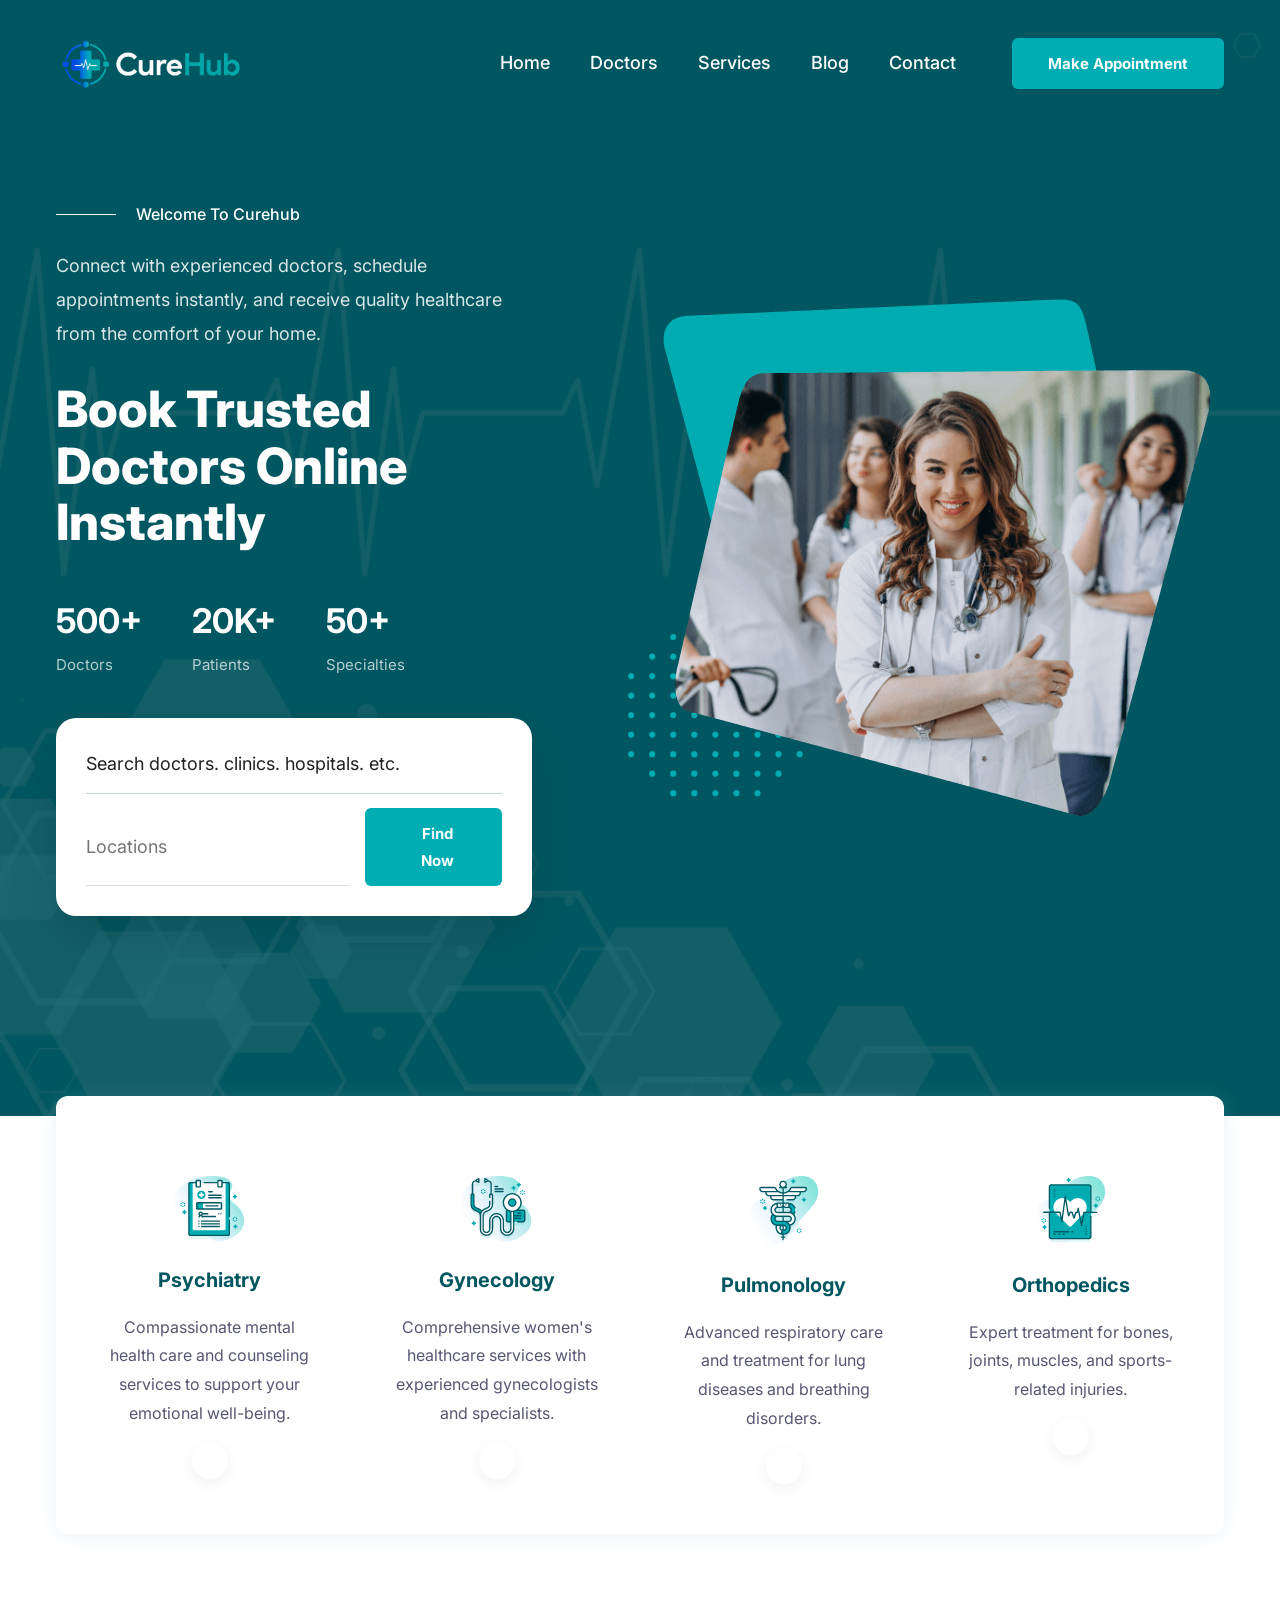
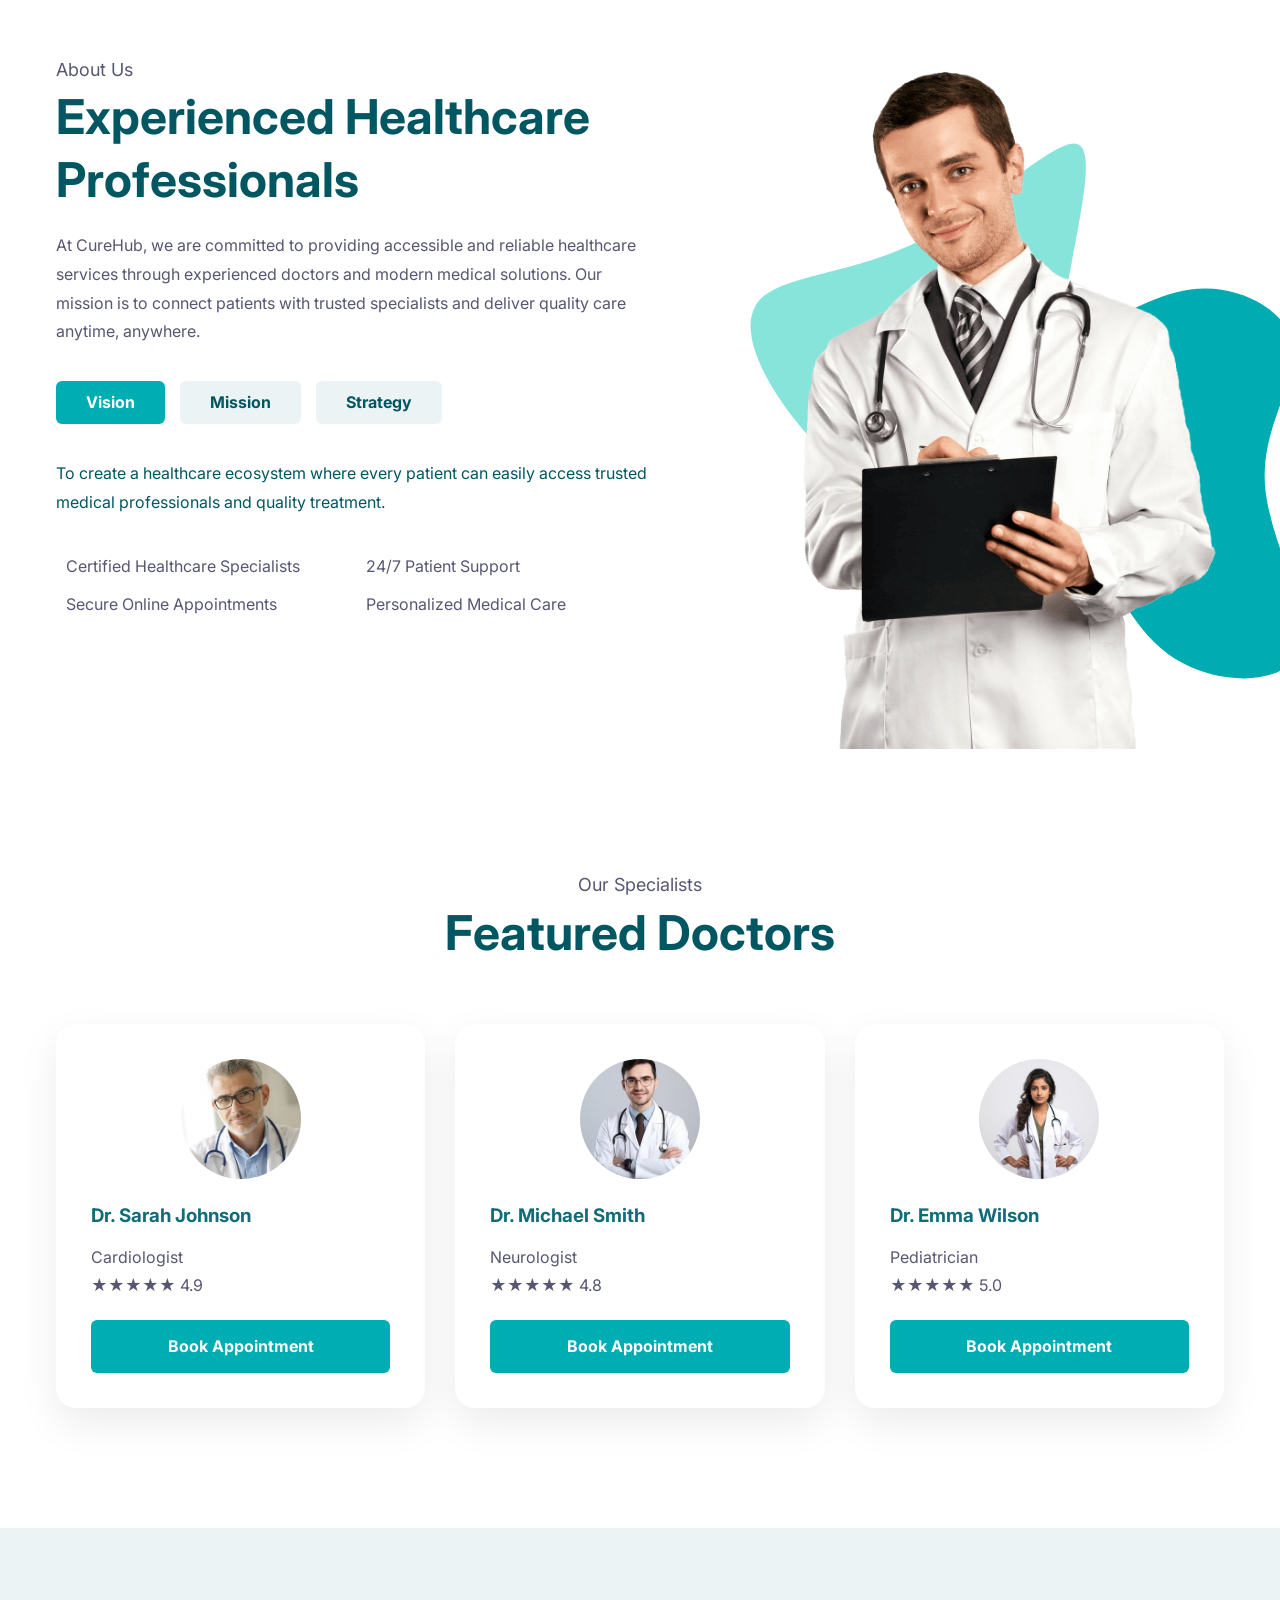
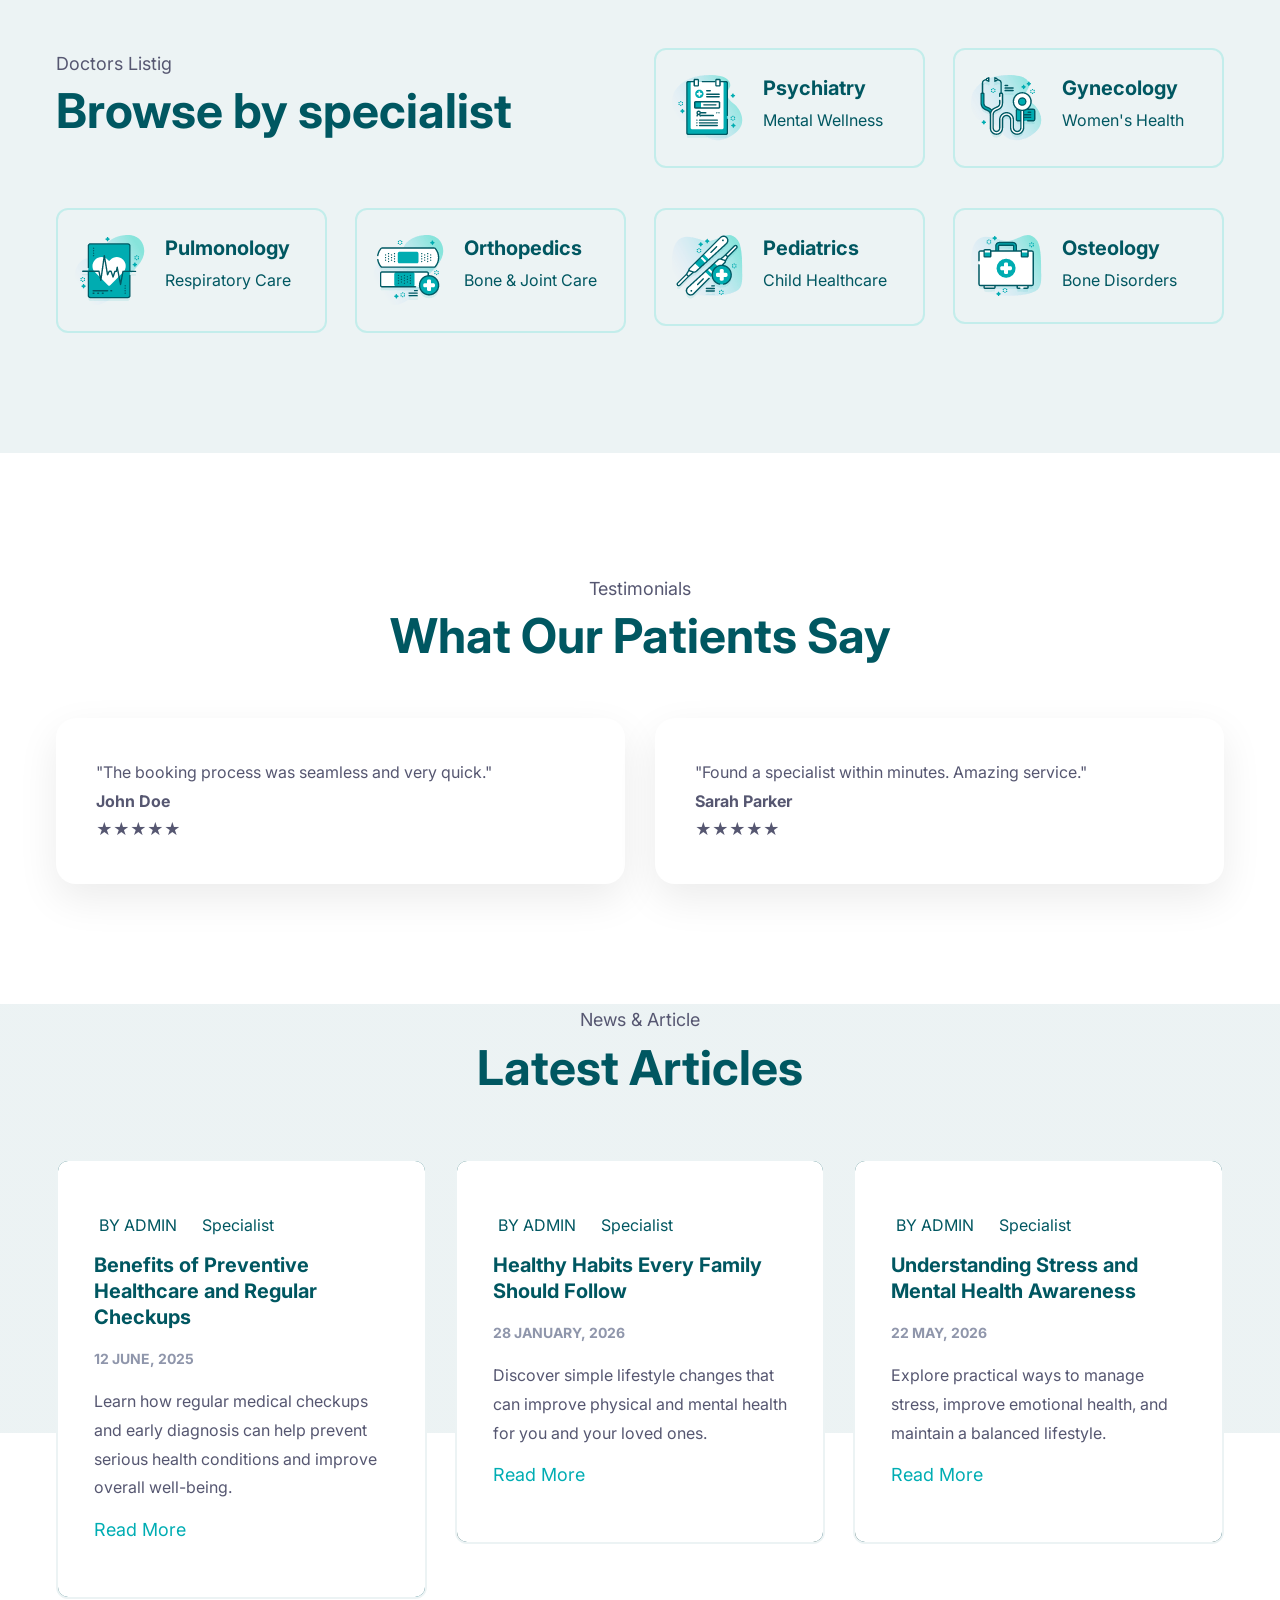
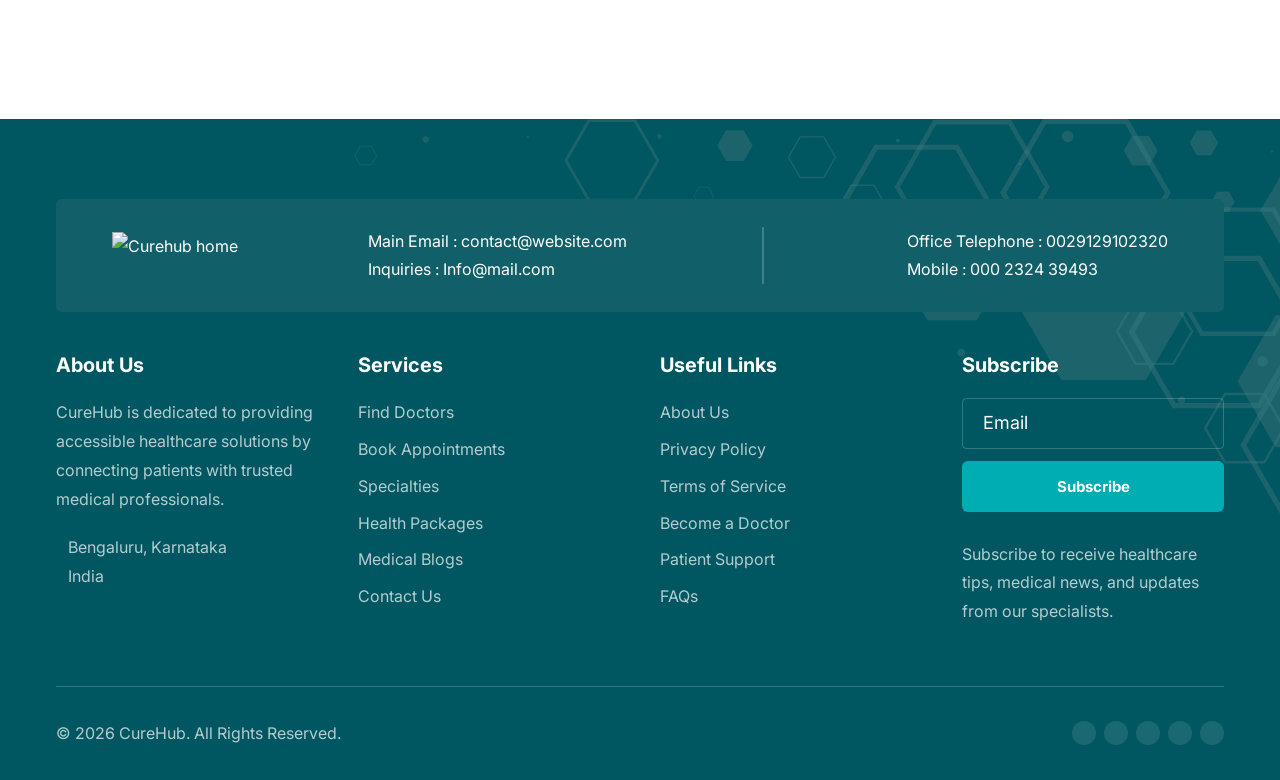
==== index.html @ 3362f45c "Initial commit" ====
<!DOCTYPE html>
<html lang="en">

<head>
  <meta charset="UTF-8">
  <meta http-equiv="X-UA-Compatible" content="IE=edge">
  <meta name="viewport" content="width=device-width, initial-scale=1.0">

  <!-- 
    - primary meta tags
  -->
  <title>Curehub - Home</title>
  <meta name="title" content="Curehub - home">
  <meta name="description" content="This is a madical html template made by codewithsadee">

  <!-- 
    - favicon
  -->
  <link rel="shortcut icon" href="./favicon.png" type="image/svg+xml">

  <!-- 
    - google font link
  -->
  <link rel="preconnect" href="https://fonts.googleapis.com">
  <link rel="preconnect" href="https://fonts.gstatic.com" crossorigin>
  <link href="https://fonts.googleapis.com/css2?family=Inter:wght@300;400;500;600;700;800&display=swap"
    rel="stylesheet">

  <!-- 
    - custom css link
  -->
  <link rel="stylesheet" href="./assets/css/style.css">

  <!-- 
    - preload images
  -->
  <link rel="preload" as="image" href="./assets/images/hero-banner.png">
  <link rel="preload" as="image" href="./assets/images/hero-bg.png">

</head>

<body id="top">

  <!-- 
    - #PRELOADER
  -->

  <div class="preloader" data-preloader>
    <div class="circle"></div>
  </div>





  <!-- 
    - #HEADER
  -->

  <header class="header" data-header>
    <div class="container">

      <a href="#" class="logo">
        <img src="./assets/images/logo.png" width="189" height="80" alt="Curehub home">
      </a>

      <nav class="navbar" data-navbar>

        <div class="navbar-top">

          <a href="#" class="logo">
            <img src="./assets/images/logo.svg" width="136" height="46" alt="Curehub home">
          </a>

          <button class="nav-close-btn" aria-label="clsoe menu" data-nav-toggler>
            <ion-icon name="close-outline" aria-hidden="true"></ion-icon>
          </button>

        </div>

        <ul class="navbar-list">

          <li class="navbar-item">
            <a href="#" class="navbar-link title-md">Home</a>
          </li>

          <li class="navbar-item">
            <a href="#" class="navbar-link title-md">Doctors</a>
          </li>

          <li class="navbar-item">
            <a href="#" class="navbar-link title-md">Services</a>
          </li>

          <li class="navbar-item">
            <a href="#" class="navbar-link title-md">Blog</a>
          </li>

          <li class="navbar-item">
            <a href="#" class="navbar-link title-md">Contact</a>
          </li>

        </ul>

        <ul class="social-list">

          <li>
            <a href="#" class="social-link">
              <ion-icon name="logo-twitter"></ion-icon>
            </a>
          </li>

          <li>
            <a href="#" class="social-link">
              <ion-icon name="logo-facebook"></ion-icon>
            </a>
          </li>

          <li>
            <a href="#" class="social-link">
              <ion-icon name="logo-pinterest"></ion-icon>
            </a>
          </li>

          <li>
            <a href="#" class="social-link">
              <ion-icon name="logo-instagram"></ion-icon>
            </a>
          </li>

          <li>
            <a href="#" class="social-link">
              <ion-icon name="logo-youtube"></ion-icon>
            </a>
          </li>

        </ul>

      </nav>

      <button class="nav-open-btn" aria-label="open menu" data-nav-toggler>
        <ion-icon name="menu-outline"></ion-icon>
      </button>

      <a href="#" class="btn has-before title-md">Make Appointment</a>

      <div class="overlay" data-nav-toggler data-overlay></div>

    </div>
  </header>





  <main>
    <article>

      <!-- 
        - #HERO
      -->

      <section class="section hero" style="background-image: url('./assets/images/hero-bg.png')" aria-label="home">
        <div class="container">

          <div class="hero-content">

            <p class="hero-subtitle has-before" data-reveal="left">Welcome To Curehub</p>

            <!-- <span class="welcome-text">Welcome To CureHub</span> -->

            <p class="hero-tagline">
              Connect with experienced doctors, schedule appointments instantly, and receive quality healthcare from the comfort of your home.
            </p>

            <h1 class="headline-lg hero-title">
              Book Trusted Doctors
              Online Instantly
            </h1>

            <div class="hero-stats">

              <div>
                <h3>500+</h3>
                <p>Doctors</p>
              </div>

              <div>
                <h3>20K+</h3>
                <p>Patients</p>
              </div>

              <div>
                <h3>50+</h3>
                <p>Specialties</p>
              </div>

            </div>

            <div class="hero-card" data-reveal="left">

              <p class="title-lg card-text">
                Search doctors. clinics. hospitals. etc.
              </p>

              <div class="wrapper">

                <div class="input-wrapper title-lg">
                  <input type="text" name="location" placeholder="Locations" class="input-field">

                  <ion-icon name="location"></ion-icon>
                </div>

                <button class="btn has-before">
                  <ion-icon name="search"></ion-icon>

                  <span class="span title-md">Find Now</span>
                </button>

              </div>

            </div>

          </div>

          <figure class="hero-banner" data-reveal="right">
            <img src="./assets/images/hero-banner.png" width="590" height="517" loading="eager" alt="hero banner"
              class="w-100">
          </figure>

        </div>
      </section>


<!-- statistics -->

<!-- <section class="stats-section">

<div class="container">

<div class="stats-grid">

<div>
<h2>500+</h2>
<p>Verified Doctors</p>
</div>

<div>
<h2>20K+</h2>
<p>Happy Patients</p>
</div>

<div>
<h2>50+</h2>
<p>Medical Specialties</p>
</div>

<div>
<h2>15+</h2>
<p>Cities Covered</p>
</div>

</div>

</div>

</section> -->






      <!-- 
        - #SERVICE
      -->

      <section class="service" aria-label="service">
        <div class="container">

          <ul class="service-list">

            <li>
              <div class="service-card" data-reveal="bottom">

                <div class="card-icon">
                  <img src="./assets/images/icon-1.png" width="71" height="71" loading="lazy" alt="icon">
                </div>

                <h3 class="headline-sm card-title">
                  <a href="#">Psychiatry</a>
                </h3>

                <p class="card-text">
                  Compassionate mental health care and counseling services to support your emotional well-being.
                </p>

                <button class="btn-circle" aria-label="read more about psychiatry">
                  <ion-icon name="arrow-forward" aria-hidden="true"></ion-icon>
                </button>

              </div>
            </li>

            <li>
              <div class="service-card" data-reveal="bottom">

                <div class="card-icon">
                  <img src="./assets/images/icon-2.png" width="71" height="71" loading="lazy" alt="icon">
                </div>

                <h3 class="headline-sm card-title">
                  <a href="#">Gynecology</a>
                </h3>

                <p class="card-text">
                  Comprehensive women's healthcare services with experienced gynecologists and specialists.
                </p>

                <button class="btn-circle" aria-label="read more about Gynecology">
                  <ion-icon name="arrow-forward" aria-hidden="true"></ion-icon>
                </button>

              </div>
            </li>

            <li>
              <div class="service-card" data-reveal="bottom">

                <div class="card-icon">
                  <img src="./assets/images/icon-3.png" width="71" height="71" loading="lazy" alt="icon">
                </div>

                <h3 class="headline-sm card-title">
                  <a href="#">Pulmonology</a>
                </h3>

                <p class="card-text">
                  Advanced respiratory care and treatment for lung diseases and breathing disorders.
                </p>

                <button class="btn-circle" aria-label="read more about Pulmonology">
                  <ion-icon name="arrow-forward" aria-hidden="true"></ion-icon>
                </button>

              </div>
            </li>

            <li>
              <div class="service-card" data-reveal="bottom">

                <div class="card-icon">
                  <img src="./assets/images/icon-4.png" width="71" height="71" loading="lazy" alt="icon">
                </div>

                <h3 class="headline-sm card-title">
                  <a href="#">Orthopedics</a>
                </h3>

                <p class="card-text">
                  Expert treatment for bones, joints, muscles, and sports-related injuries.
                </p>

                <button class="btn-circle" aria-label="read more about Orthopedics">
                  <ion-icon name="arrow-forward" aria-hidden="true"></ion-icon>
                </button>

              </div>
            </li>

          </ul>

        </div>
      </section>





      <!-- 
        - #ABOUT
      -->

      <section class="section about" aria-labelledby="about-label">
        <div class="container">

          <div class="about-content">

            <p class="section-subtitle title-lg has-after" id="about-label" data-reveal="left">About Us</p>

            <h2 class="headline-md" data-reveal="left">Experienced Healthcare Professionals</h2>

            <p class="section-text" data-reveal="left">
              At CureHub, we are committed to providing accessible and reliable healthcare services through experienced doctors and modern medical solutions. Our mission is to connect patients with trusted specialists and deliver quality care anytime, anywhere.
            </p>

            <ul class="tab-list" data-reveal="left">

              <li>
                <button class="tab-btn active">Vision</button>
              </li>

              <li>
                <button class="tab-btn">Mission</button>
              </li>

              <li>
                <button class="tab-btn">Strategy</button>
              </li>

            </ul>

            <p class="tab-text" data-reveal="left">
              To create a healthcare ecosystem where every patient can easily access trusted medical professionals and quality treatment.
            </p>

            <div class="wrapper">

              <ul class="about-list">

                <li class="about-item" data-reveal="left">
                  <ion-icon name="checkmark-circle-outline"></ion-icon>

                  <span class="span">Certified Healthcare Specialists</span>
                </li>

                <li class="about-item" data-reveal="left">
                  <ion-icon name="checkmark-circle-outline"></ion-icon>

                  <span class="span">24/7 Patient Support</span>
                </li>

                <li class="about-item" data-reveal="left">
                  <ion-icon name="checkmark-circle-outline"></ion-icon>

                  <span class="span">Secure Online Appointments</span>
                </li>

                <li class="about-item" data-reveal="left">
                  <ion-icon name="checkmark-circle-outline"></ion-icon>

                  <span class="span">Personalized Medical Care</span>
                </li>

              </ul>

            </div>

          </div>

          <figure class="about-banner" data-reveal="right">
            <img src="./assets/images/about-banner.png" width="554" height="678" loading="lazy" alt="about banner"
              class="w-100">
          </figure>

        </div>
      </section>

      <!-- featured doctor section  -->

      <section class="section doctors">

        <div class="container">

          <p class="section-subtitle title-lg text-center">
            Our Specialists
          </p>

          <h2 class="headline-md text-center">
            Featured Doctors
          </h2>

          <div class="doctor-grid">

            <div class="doctor-card">

              <img src="./assets/images/doctor1.png" alt="doctor">

              <h3>Dr. Sarah Johnson</h3>

              <p>Cardiologist</p>

              <span>★★★★★ 4.9</span>

              <a href="#" class="btn">Book Appointment</a>

            </div>

            <div class="doctor-card">

              <img src="./assets/images/doctor2.png" alt="doctor">

              <h3>Dr. Michael Smith</h3>

              <p>Neurologist</p>

              <span>★★★★★ 4.8</span>

              <a href="#" class="btn">Book Appointment</a>

            </div>

            <div class="doctor-card">

              <img src="./assets/images/doctor3.png" alt="doctor">

              <h3>Dr. Emma Wilson</h3>

              <p>Pediatrician</p>

              <span>★★★★★ 5.0</span>

              <a href="#" class="btn">Book Appointment</a>

            </div>

          </div>

        </div>

      </section>





      <!-- 
        - #LISTING
      -->

      <section class="section listing" aria-labelledby="listing-label">
        <div class="container">

          <ul class="grid-list">

            <li>
              <p class="section-subtitle title-lg" id="listing-label" data-reveal="left">Doctors Listig</p>

              <h2 class="headline-md" data-reveal="left">Browse by specialist</h2>
            </li>

            <li>
              <div class="listing-card" data-reveal="bottom">

                <div class="card-icon">
                  <img src="./assets/images/icon-1.png" width="71" height="71" loading="lazy" alt="icon">
                </div>

                <div>
                  <h3 class="headline-sm card-title">Psychiatry</h3>

                  <p class="card-text">Mental Wellness</p>
                </div>

              </div>
            </li>

            <li>
              <div class="listing-card" data-reveal="bottom">

                <div class="card-icon">
                  <img src="./assets/images/icon-2.png" width="71" height="71" loading="lazy" alt="icon">
                </div>

                <div>
                  <h3 class="headline-sm card-title">Gynecology</h3>

                  <p class="card-text">Women's Health</p>
                </div>

              </div>
            </li>

            <li>
              <div class="listing-card" data-reveal="bottom">

                <div class="card-icon">
                  <img src="./assets/images/icon-4.png" width="71" height="71" loading="lazy" alt="icon">
                </div>

                <div>
                  <h3 class="headline-sm card-title">Pulmonology</h3>

                  <p class="card-text">Respiratory Care</p>
                </div>

              </div>
            </li>

            <li>
              <div class="listing-card" data-reveal="bottom">

                <div class="card-icon">
                  <img src="./assets/images/icon-5.png" width="71" height="71" loading="lazy" alt="icon">
                </div>

                <div>
                  <h3 class="headline-sm card-title">Orthopedics</h3>

                  <p class="card-text">Bone & Joint Care</p>
                </div>

              </div>
            </li>

            <li>
              <div class="listing-card" data-reveal="bottom">

                <div class="card-icon">
                  <img src="./assets/images/icon-6.png" width="71" height="71" loading="lazy" alt="icon">
                </div>

                <div>
                  <h3 class="headline-sm card-title">Pediatrics</h3>

                  <p class="card-text">Child Healthcare</p>
                </div>

              </div>
            </li>

            <li>
              <div class="listing-card" data-reveal="bottom">

                <div class="card-icon">
                  <img src="./assets/images/icon-7.png" width="71" height="71" loading="lazy" alt="icon">
                </div>

                <div>
                  <h3 class="headline-sm card-title">Osteology</h3>

                  <p class="card-text">Bone Disorders</p>
                </div>

              </div>
            </li>

          </ul>

        </div>
      </section>


      <!-- testimonials -->

      <section class="section testimonials">

        <div class="container">

          <p class="section-subtitle title-lg text-center">
            Testimonials
          </p>

          <h2 class="headline-md text-center">
            What Our Patients Say
          </h2>

          <div class="testimonial-grid">

            <div class="testimonial-card">

              <p>
                "The booking process was seamless and very quick."
              </p>

              <h4>John Doe</h4>

              <span>★★★★★</span>

            </div>

            <div class="testimonial-card">

              <p>
                "Found a specialist within minutes. Amazing service."
              </p>

              <h4>Sarah Parker</h4>

              <span>★★★★★</span>

            </div>

          </div>

        </div>

      </section>


      <!-- 
        - #BLOG
      -->

      <section class="section blog" aria-labelledby="blog-label">
        <div class="container">

          <p class="section-subtitle title-lg text-center" id="blog-label" data-reveal="bottom">
            News & Article
          </p>

          <h2 class="section-title headline-md text-center" data-reveal="bottom">Latest Articles</h2>

          <ul class="grid-list">

            <li>
              <div class="blog-card has-before has-after" data-reveal="bottom">

                <div class="meta-wrapper">

                  <div class="card-meta">
                    <ion-icon name="person-outline"></ion-icon>

                    <span class="span">By Admin</span>
                  </div>

                  <div class="card-meta">
                    <ion-icon name="folder-outline"></ion-icon>

                    <span class="span">Specialist</span>
                  </div>

                </div>

                <h3 class="headline-sm card-title">Benefits of Preventive Healthcare and Regular Checkups</h3>

                <time class="title-sm date" datetime="2022-01-28">12 June, 2025</time>

                <p class="card-text">
                  Learn how regular medical checkups and early diagnosis can help prevent serious health conditions and improve overall well-being.
                </p>

                <a href="#" class="btn-text title-lg">Read More</a>

              </div>
            </li>

            <li>
              <div class="blog-card has-before has-after" data-reveal="bottom">

                <div class="meta-wrapper">

                  <div class="card-meta">
                    <ion-icon name="person-outline"></ion-icon>

                    <span class="span">By Admin</span>
                  </div>

                  <div class="card-meta">
                    <ion-icon name="folder-outline"></ion-icon>

                    <span class="span">Specialist</span>
                  </div>

                </div>

                <h3 class="headline-sm card-title">Healthy Habits Every Family Should Follow</h3>

                <time class="title-sm date" datetime="2022-01-28">28 January, 2026</time>

                <p class="card-text">
                  Discover simple lifestyle changes that can improve physical and mental health for you and your loved ones.
                </p>

                <a href="#" class="btn-text title-lg">Read More</a>

              </div>
            </li>

            <li>
              <div class="blog-card has-before has-after" data-reveal="bottom">

                <div class="meta-wrapper">

                  <div class="card-meta">
                    <ion-icon name="person-outline"></ion-icon>

                    <span class="span">By Admin</span>
                  </div>

                  <div class="card-meta">
                    <ion-icon name="folder-outline"></ion-icon>

                    <span class="span">Specialist</span>
                  </div>

                </div>

                <h3 class="headline-sm card-title">Understanding Stress and Mental Health Awareness</h3>

                <time class="title-sm date" datetime="2022-01-28">22 May, 2026</time>

                <p class="card-text">
                  Explore practical ways to manage stress, improve emotional health, and maintain a balanced lifestyle.
                </p>

                <a href="#" class="btn-text title-lg">Read More</a>

              </div>
            </li>

          </ul>

        </div>
      </section>

    </article>
  </main>





  <!-- 
    - #FOOTER
  -->

  <footer class="footer" style="background-image: url('./assets/images/footer-bg.png')">
    <div class="container">

      <div class="section footer-top">

        <div class="footer-brand" data-reveal="bottom">

          <a href="#" class="logo">
            <img src="./assets/images/logo.svg" width="136" height="46" loading="lazy" alt="Curehub home">
          </a>

          <ul class="contact-list has-after">

            <li class="contact-item">

              <div class="item-icon">
                <ion-icon name="mail-open-outline"></ion-icon>
              </div>

              <div>
                <p>
                  Main Email : <a href="mailto:contact@website.com" class="contact-link">contact@&shy;website.com</a>
                </p>

                <p>
                  Inquiries : <a href="mailto:Info@mail.com" class="contact-link">Info@mail.com</a>
                </p>
              </div>

            </li>

            <li class="contact-item">

              <div class="item-icon">
                <ion-icon name="call-outline"></ion-icon>
              </div>

              <div>
                <p>
                  Office Telephone : <a href="tel:0029129102320" class="contact-link">0029129102320</a>
                </p>

                <p>
                  Mobile : <a href="tel:000232439493" class="contact-link">000 2324 39493</a>
                </p>
              </div>

            </li>

          </ul>

        </div>

        <div class="footer-list" data-reveal="bottom">

          <p class="headline-sm footer-list-title">About Us</p>

          <p class="text">
            CureHub is dedicated to providing accessible healthcare solutions by connecting patients with trusted medical professionals.
          </p>

          <address class="address">
            <ion-icon name="map-outline"></ion-icon>

            <span class="text">
              Bengaluru, Karnataka<br>
India
            </span>
          </address>

        </div>

        <ul class="footer-list" data-reveal="bottom">

          <li>
            <p class="headline-sm footer-list-title">Services</p>
          </li>

          <li>
            <a href="#" class="text footer-link">Find Doctors</a>
          </li>

          <li>
            <a href="#" class="text footer-link">Book Appointments</a>
          </li>

          <li>
            <a href="#" class="text footer-link">Specialties</a>
          </li>

          <li>
            <a href="#" class="text footer-link">Health Packages</a>
          </li>

          <li>
            <a href="#" class="text footer-link">Medical Blogs</a>
          </li>

          <li>
            <a href="#" class="text footer-link">Contact Us</a>
          </li>

        </ul>

        <ul class="footer-list" data-reveal="bottom">

          <li>
            <p class="headline-sm footer-list-title">Useful Links</p>
          </li>

          <li>
            <a href="#" class="text footer-link">About Us</a>
          </li>

          <li>
            <a href="#" class="text footer-link">Privacy Policy</a>
          </li>

          <li>
            <a href="#" class="text footer-link">Terms of Service</a>
          </li>

          <li>
            <a href="#" class="text footer-link">Become a Doctor</a>
          </li>

          <li>
            <a href="#" class="text footer-link">Patient Support</a>
          </li>

          <li>
            <a href="#" class="text footer-link">FAQs</a>
          </li>

        </ul>

        <div class="footer-list" data-reveal="bottom">

          <p class="headline-sm footer-list-title">Subscribe</p>

          <form action="" class="footer-form">
            <input type="email" name="email" placeholder="Email" class="input-field title-lg">

            <button type="submit" class="btn has-before title-md">Subscribe</button>
          </form>

          <p class="text">
            Subscribe to receive healthcare tips, medical news, and updates from our specialists.
          </p>

        </div>

      </div>

      <div class="footer-bottom">

        <p class="text copyright">
          &copy; 2026 CureHub. All Rights Reserved.
        </p>

        <ul class="social-list">

          <li>
            <a href="#" class="social-link">
              <ion-icon name="logo-facebook"></ion-icon>
            </a>
          </li>

          <li>
            <a href="#" class="social-link">
              <ion-icon name="logo-twitter"></ion-icon>
            </a>
          </li>

          <li>
            <a href="#" class="social-link">
              <ion-icon name="logo-google"></ion-icon>
            </a>
          </li>

          <li>
            <a href="#" class="social-link">
              <ion-icon name="logo-linkedin"></ion-icon>
            </a>
          </li>

          <li>
            <a href="#" class="social-link">
              <ion-icon name="logo-pinterest"></ion-icon>
            </a>
          </li>

        </ul>

      </div>

    </div>
  </footer>





  <!-- 
    - #BACK TO TOP
  -->

  <a href="#top" class="back-top-btn" aria-label="back to top" data-back-top-btn>
    <ion-icon name="chevron-up"></ion-icon>
  </a>





  <!-- 
    - custom js link
  -->
  <script src="./assets/js/script.js"></script>

  <!-- 
    - ionicon link
  -->
  <script type="module" src="https://unpkg.com/ionicons@5.5.2/dist/ionicons/ionicons.esm.js"></script>
  <script nomodule src="https://unpkg.com/ionicons@5.5.2/dist/ionicons/ionicons.js"></script>

</body>

</html>
---- assets/css/style.css ----
/*-----------------------------------*\
  #main.css
\*-----------------------------------*/

/**
 * copyright 2022 codewithsadee
 */





/*-----------------------------------*\
  #CUSTOM PROPERTY
\*-----------------------------------*/

:root {

  /**
   * colors
   */

  --rich-black-fogra-29: hsl(222, 44%, 8%);
  --middle-blue-green_40: hsla(174, 64%, 71%, 0.4);
  --midnight-green: hsl(186, 100%, 19%);
  --midnight-green_a25: hsla(186, 100%, 19%, 0.25);
  --independece: hsl(236, 14%, 39%);
  --verdigris: hsl(182, 100%, 35%);
  --ming: hsl(186, 72%, 24%);
  --space-cadet: hsla(226, 45%, 24%);
  --eerie-black: hsl(0, 0%, 13%);
  --alice-blue: hsl(187, 25%, 94%);
  --gray-web: hsl(0, 0%, 50%);
  --gainsboro: hsl(0, 0%, 87%);
  --white: hsl(0, 0%, 100%);
  --white_a20: hsla(0, 0%, 100%, 0.2);
  --white_a10: hsla(0, 0%, 100%, 0.1);
  --black: hsl(0, 0%, 0%);

  /**
   * typography
   */

  --ff-oswald: 'Inter', sans-serif;
  --ff-rubik: 'Inter', sans-serif;

  --headline-lg: 5rem;
  --headline-md: 3rem;
  --headline-sm: 2rem;
  --title-lg: 1.8rem;
  --title-md: 1.5rem;
  --title-sm: 1.4rem;

  --fw-500: 500;
  --fw-700: 700;

  /**
   * spacing
   */

  --section-padding: 120px;

  /**
   * box shadow
   */

  --shadow-1: 0px 2px 20px hsla(209, 36%, 72%, 0.2);
  --shadow-2: 0 4px 16px hsla(0, 0%, 0%, 0.06);

  /**
   * border radius
   */

  --radius-circle: 50%;
  --radius-12: 12px;
  --radius-6: 6px;
  --radius-4: 4px;

  /**
   * transition
   */

  --transition-1: 0.25s ease;
  --transition-2: 0.5s ease;
  --transition-3: 1s ease;
  --cubic-in: cubic-bezier(0.51, 0.03, 0.64, 0.28);
  --cubic-out: cubic-bezier(0.05, 0.83, 0.52, 0.97);

}





/*-----------------------------------*\
  #RESET
\*-----------------------------------*/

*,
*::before,
*::after {
  margin: 0;
  padding: 0;
  box-sizing: border-box;
}

li {
  list-style: none;
}

a,
img,
span,
time,
input,
button,
ion-icon {
  display: block;
}

a {
  color: inherit;
  text-decoration: none;
}

img {
  height: auto;
}

input,
button {
  background: none;
  border: none;
  font: inherit;
}

input {
  width: 100%;
  outline: none;
}

button {
  cursor: pointer;
}

ion-icon {
  pointer-events: none;
}

address {
  font-style: normal;
}

html {
  font-size: 10px;
  font-family: var(--ff-rubik);
  scroll-behavior: smooth;
}

body {
  background-color: var(--white);
  font-size: 1.6rem;
  color: var(--independece);
  line-height: 1.8;
  overflow: hidden;
}

body.loaded {
  overflow-y: visible;
}

body.nav-active {
  overflow: hidden;
}





/*-----------------------------------*\
  #REUSED STYLE
\*-----------------------------------*/

.container {
  padding-inline: 16px;
}

.headline-lg {
  font-size: var(--headline-lg);
  color: var(--white);
  font-weight: var(--fw-500);
  line-height: 1.2;
}

.headline-md {
  font-size: var(--headline-md);
  font-weight: var(--fw-700);
}

.headline-lg,
.headline-md {
  font-family: var(--ff-oswald);
}

.headline-md,
.headline-sm {
  line-height: 1.3;
}

.headline-md,
.headline-sm {
  color: var(--midnight-green);
}

.headline-sm {
  font-size: var(--headline-sm);
}

.title-lg {
  font-size: var(--title-lg);
}

.title-md {
  font-size: var(--title-md);
}

.title-sm {
  font-size: var(--title-sm);
}

.social-list {
  display: flex;
}

.section {
  padding-block: var(--section-padding);
}

.has-before,
.has-after {
  position: relative;
  z-index: 1;
}

.has-before::before,
.has-after::after {
  content: "";
  position: absolute;
}

.btn {
  background-color: var(--verdigris);
  color: var(--white);
  font-weight: var(--fw-700);
  padding: 12px 36px;
  display: flex;
  align-items: center;
  gap: 8px;
  border-radius: var(--radius-6);
  overflow: hidden;
}

.btn::before {
  top: 0;
  left: -100%;
  width: 100%;
  height: 100%;
  background-color: var(--eerie-black);
  border-radius: var(--radius-6);
  transition: var(--transition-2);
  z-index: -1;
}

.btn:is(:hover, :focus-visible)::before {
  transform: translateX(100%);
}

.w-100 {
  width: 100%;
}

.grid-list {
  display: grid;
  gap: 40px 28px;
}

.text-center {
  text-align: center;
}

[data-reveal] {
  opacity: 0;
  transition: var(--transition-2);
}

[data-reveal].revealed {
  opacity: 1;
}

[data-reveal="bottom"] {
  transform: translateY(50px);
}

[data-reveal="bottom"].revealed {
  transform: translateY(0);
}

[data-reveal="left"] {
  transform: translateX(-50px);
}

[data-reveal="right"] {
  transform: translateX(50px);
}

[data-reveal="left"].revealed,
[data-reveal="right"].revealed {
  transform: translateX(0);
}





/*-----------------------------------*\
  #PRELOADER
\*-----------------------------------*/

.preloader {
  position: fixed;
  top: 0;
  left: 0;
  width: 100%;
  height: 100vh;
  background-color: var(--verdigris);
  display: grid;
  place-items: center;
  z-index: 6;
  transition: var(--transition-1);
}

.preloader.loaded {
  visibility: hidden;
  opacity: 0;
}

.preloader .circle {
  width: 50px;
  height: 50px;
  border: 4px solid var(--white);
  border-radius: var(--radius-circle);
  border-block-start-color: transparent;
  animation: rotate360 1s ease infinite;
}

@keyframes rotate360 {
  0% {
    transform: rotate(0);
  }

  100% {
    transform: rotate(1turn);
  }
}





/*-----------------------------------*\
  #HEADER
\*-----------------------------------*/

.header .btn {
  display: none;
}

.header {
  position: absolute;
  top: 0;
  left: 0;
  width: 100%;
  padding-block: 16px;
  z-index: 4;
}

.header.active {
  position: fixed;
  background-color: var(--rich-black-fogra-29);
  animation: headerActive 0.5s ease forwards;
}

@keyframes headerActive {
  0% {
    transform: translateY(-100%);
  }

  100% {
    transform: translateY(0);
  }
}

.header .container {
  display: flex;
  justify-content: space-between;
  align-items: center;
}

.nav-open-btn {
  color: var(--white);
  font-size: 4rem;
}

.navbar,
.overlay {
  position: fixed;
  top: 0;
  width: 100%;
  height: 100vh;
}

.navbar {
  right: -300px;
  max-width: 300px;
  background-color: var(--rich-black-fogra-29);
  z-index: 3;
  transition: 0.25s var(--cubic-in);
  visibility: hidden;
}

.navbar.active {
  transform: translateX(-300px);
  visibility: visible;
  transition: 0.5s var(--cubic-out);
}

.navbar-top {
  position: relative;
  padding-inline: 25px;
  padding-block: 55px 100px;
}

.nav-close-btn {
  position: absolute;
  top: 15px;
  right: 20px;
  color: var(--white);
  font-size: 2.8rem;
}

.navbar-list {
  margin-block-end: 30px;
  border-block-end: 1px solid var(--white_a10);
}

.navbar-item {
  border-block-start: 1px solid var(--white_a10);
}

.navbar-link {
  color: var(--white);
  text-transform: uppercase;
  padding: 10px 24px;
}

.social-list {
  justify-content: center;
  gap: 20px;
  color: var(--white);
  font-size: 1.8rem;
}

.overlay {
  right: -100%;
  background-color: var(--black);
  opacity: 0.3;
  visibility: hidden;
  transition: var(--transition-2);
  z-index: 2;
}

.overlay.active {
  transform: translateX(-100%);
  visibility: visible;
}

.header.active {
  backdrop-filter: blur(15px);
  background: rgba(5, 16, 35, .95);
}

.navbar-link {
  transition: .3s;
}

.navbar-link:hover {
  color: #19c7d0;
}





/*-----------------------------------*\
  #HERO
\*-----------------------------------*/


.hero-tagline{
font-size:18px;
line-height:1.9;
max-width:540px;
color:rgba(255,255,255,.85);
margin-top:20px;
margin-bottom:30px;
}

.hero-banner {
  display: none;
}

.hero {
  background-color: var(--midnight-green);
  --section-padding: 200px;
  background-repeat: no-repeat;
  background-size: cover;
}

.hero-subtitle {
  color: var(--white);
  font-weight: var(--fw-500);
  padding-inline-start: 80px;
}

.hero-subtitle::before {
  top: 50%;
  left: 0;
  width: 60px;
  height: 1px;
  background-color: var(--white);
}

.hero-title{
font-size:5rem;
font-weight:800;
line-height:1.1;
max-width:600px;
margin-top:20px;
margin-bottom:25px;
color:white;
}

.hero-card{
background:#fff;
padding:30px;
border-radius:20px;
box-shadow:0 20px 50px rgba(0,0,0,.12);
}

.hero-card .card-text {
  color: var(--eerie-black);
  border-block-end: 1px solid var(--midnight-green_a25);
  padding-block-end: 12px;
  margin-block-end: 14px;
}

.hero-card .input-wrapper {
  position: relative;
}

.hero-card .input-field {
  color: var(--eerie-black);
  border-block-end: 1px solid var(--gainsboro);
  padding-inline-end: 18px;
}

.hero-card .input-wrapper ion-icon {
  position: absolute;
  top: 50%;
  right: 0;
  transform: translateY(-50%);
  color: var(--verdigris);
}

.hero-card .btn {
  width: 100%;
  justify-content: center;
  margin-block-start: 16px;
}

.hero-stats{
display:flex;
gap:50px;
margin:40px 0;
}

.hero-stats h3{
font-size:34px;
font-weight:700;
color:white;
}

.hero-stats p{
font-size:15px;
color:rgba(255,255,255,.7);
}



.service-card,
.listing-card,
.blog-card {
  transition: .4s ease;
  cursor: pointer;
}

.service-card:hover,
.listing-card:hover,
.blog-card:hover {
  transform: translateY(-10px);
  box-shadow: 0 20px 50px rgba(0, 0, 0, .15);
}


/*=============================
      Statistics Section
=============================*/

/* .stats-section {
  background: #f8fbfb;
  padding: 80px 0;
}

.stats-grid {
  display: grid;
  grid-template-columns: repeat(auto-fit, minmax(220px, 1fr));
  gap: 25px;
}

.stats-card {
  background: #fff;
  padding: 45px 25px;
  border-radius: 20px;
  text-align: center;
  box-shadow: 0 10px 30px rgba(0, 0, 0, .08);
  transition: all .4s ease;
  border: 1px solid rgba(24, 196, 207, .1);
}

.stats-card:hover {
  transform: translateY(-10px);
  box-shadow: 0 20px 50px rgba(0, 0, 0, .12);
}

.stats-card ion-icon {
  font-size: 50px;
  color: #18c4cf;
  margin-bottom: 20px;
}

.stats-card h2 {
  font-size: 46px;
  font-weight: 700;
  color: #0f6c78;
  margin-bottom: 10px;
  line-height: 1;
}

.stats-card p {
  font-size: 17px;
  color: #6b7280;
  font-weight: 500;
}



/*-----------------------------------*\
  #SERVICE
\*-----------------------------------*/

.service-list {
  padding-block: 60px 30px;
  padding-inline: 25px;
  display: grid;
  gap: 30px;
  border-radius: var(--radius-12);
  margin-block-start: -20px;
  background-color: var(--white);
  box-shadow: var(--shadow-1);
}

.service-card{
text-align:center;
padding:20px;
border-radius:20px;
transition:.4s;
}

.service-card:hover{
transform:translateY(-10px);
box-shadow:0 20px 40px rgba(0,0,0,.12);
}

.service-card .card-icon,
.btn-circle {
  max-width: max-content;
  margin-inline: auto;
}

.service-card .card-icon {
  margin-block-end: 25px;
}

.service-card .card-text {
  margin-block: 20px 15px;
}

.service-card .btn-circle {
  color: var(--verdigris);
  font-size: 2rem;
  padding: 18px;
  border-radius: var(--radius-circle);
  box-shadow: var(--shadow-2);
  transition: var(--transition-1);
}

.service-card .btn-circle:is(:hover, :focus-visible) {
  background-color: var(--verdigris);
  color: var(--white);
}






/*-----------------------------------*\
  #ABOUT
\*-----------------------------------*/

.about {
  padding-block-end: 0;
}

.about-content{
max-width:600px;
}

.about .container {
  display: grid;
  gap: 20px;
}

.about .section-text {
  margin-block: 20px 35px;
}

.tab-list {
  display: flex;
  flex-wrap: wrap;
  gap: 20px 15px;
}

.tab-btn {
  background-color: var(--alice-blue);
  color: var(--midnight-green);
  padding: 7px 30px;
  border-radius: var(--radius-6);
  font-weight: var(--fw-700);
}

.tab-btn.active {
  background-color: var(--verdigris);
  color: var(--white);
}

.tab-text {
  color: var(--midnight-green);
  margin-block: 35px;
}

.about-item {
  display: flex;
  align-items: center;
  gap: 10px;
  margin-block-end: 10px;
}

.about-item ion-icon {
  color: var(--verdigris);
  font-size: 2rem;
  flex-shrink: 0;
}

/* featured doctor section */
.doctor-grid {
  display: grid;
  grid-template-columns: repeat(auto-fit, minmax(300px, 1fr));
  gap: 30px;
  margin-top: 60px;
}

.doctor-card{
background:#fff;
padding:35px;
border-radius:20px;
box-shadow:0 15px 40px rgba(0,0,0,.08);
transition:.4s;
}

.doctor-card:hover{
transform:translateY(-10px);
}

.doctor-card .btn{
margin-top:20px;
justify-content:center;
}

.doctor-card img {
  width: 120px;
  height: 120px;
  border-radius: 50%;
  object-fit: cover;
  margin: auto;
  margin-bottom: 20px;
}

.doctor-card h3 {
  color: #0f6c78;
  margin-bottom: 10px;
}



/*-----------------------------------*\
  #LISTING
\*-----------------------------------*/

.listing {
  background-color: var(--alice-blue);
}

.listing-card {
  padding: 25px 16px;
  display: flex;
  gap: 20px;
  border: 2px solid var(--middle-blue-green_40);
  border-radius: var(--radius-12);
  transition: var(--transition-1);
}

.listing-card:is(:hover, :focus-visible) {
  border-color: var(--verdigris);
}

.listing-card .card-title {
  margin-block-end: 5px;
  font-family: var(--ff-oswald);
}

.listing-card .card-text {
  color: var(--midnight-green);
}


/* testimonials */
.testimonial-grid {
  display: grid;
  grid-template-columns: 1fr 1fr;
  gap: 30px;
  margin-top: 50px;
}

.testimonial-card{
background:white;
padding:40px;
border-radius:20px;
box-shadow:0 15px 40px rgba(0,0,0,.08);
transition:.4s;
}

.testimonial-card:hover{
transform:translateY(-8px);
}


/*-----------------------------------*\
  #BLOG
\*-----------------------------------*/

.blog {
  background-image: linear-gradient(to bottom, var(--alice-blue) 60%, var(--white) 60%);
  padding-block-start: 0;
}

.blog .section-title {
  margin-block-end: 60px;
}

.blog-card {
  padding: 50px 36px;
  border-radius: var(--radius-12);
  border: 2px solid var(--alice-blue);
  background-image: url('../images/blog-card.jpg');
  background-repeat: no-repeat;
  background-position: center;
  background-size: cover;
  overflow: hidden;
}

.blog-card::before,
.blog-card::after {
  inset: 0;
  z-index: -1;
  transition: var(--transition-3);
}

.blog-card::before {
  background-color: var(--midnight-green);
  opacity: 0.9;
}

.blog-card::after {
  background-color: var(--white);
}

.blog-card:is(:hover, :focus-within)::after {
  transform: translateY(100%);
}

.blog-card .meta-wrapper {
  display: flex;
  flex-wrap: wrap;
  gap: 5px 20px;
  margin-block-end: 12px;
}

.blog-card .card-meta {
  display: flex;
  align-items: center;
  gap: 5px;
  color: var(--midnight-green);
}

.blog-card .card-meta ion-icon {
  font-size: 1.8rem;
}

.blog-card .card-meta:first-child .span {
  text-transform: uppercase;
}

.blog-card .date {
  color: var(--space-cadet);
  font-weight: var(--fw-700);
  text-transform: uppercase;
  opacity: 0.5;
  margin-block: 16px;
}

.blog-card .btn-text {
  color: var(--verdigris);
  margin-block-start: 12px;
}

.blog-card :is(.card-meta, .card-title, .date, .card-text, .btn-text) {
  transition: var(--transition-2);
}

.blog-card:is(:hover, :focus-within) :is(.card-meta, .card-title, .date, .card-text, .btn-text) {
  color: var(--white);
}





/*-----------------------------------*\
  #FOOTER
\*-----------------------------------*/

.footer {
  background-color: var(--midnight-green);
  color: var(--white);
  background-size: contain;
  background-position: top right;
  background-repeat: no-repeat;
}

.footer-top {
  display: grid;
  gap: 40px;
  padding-block-end: 60px;
  padding-top: 80px;
}

.footer-brand {
  background-color: var(--ming);
  padding: 32px;
  border-radius: var(--radius-6);
}

.footer .logo {
  margin-block-end: 20px;
}

.contact-item {
  display: flex;
  align-items: flex-start;
  gap: 12px;
  margin-block-start: 12px;
}

.contact-item .item-icon {
  font-size: 4rem;
}

.contact-link {
  display: inline;
  transition: var(--transition-1);
}

.contact-link:is(:hover, :focus-visible) {
  color: var(--verdigris);
}

.footer-list-title {
  color: var(--white);
  font-weight: var(--fw-700);
  margin-block-end: 20px;
}

.footer .text {
  opacity: 0.7;
}

.footer .address {
  display: flex;
  align-items: center;
  gap: 12px;
  margin-block-start: 20px;
}

.footer .address ion-icon {
  font-size: 4rem;
  flex-shrink: 0;
}

.footer-link {
  margin-block-start: 8px;
  transition: var(--transition-1);
}

.footer-link:is(:hover, :focus-visible) {
  color: var(--verdigris);
}

.footer-form .input-field {
  color: var(--white);
  border: 1px solid var(--white_a20);
  border-radius: var(--radius-4);
  padding: 8px 20px;
}

.footer-form .input-field::placeholder {
  color: inherit;
}

.footer-form .btn {
  width: 100%;
  justify-content: center;
  margin-block: 12px 28px;
}

.footer-bottom {
  padding-block: 32px;
  border-block-start: 1px solid var(--white_a20);
}

.footer-bottom .social-list {
  justify-content: flex-start;
  gap: 8px;
  margin-block-start: 16px;
}

.footer-bottom .social-link {
  font-size: 1.4rem;
  padding: 12px;
  background-color: var(--white_a10);
  border-radius: var(--radius-circle);
  transition: var(--transition-1);
}

.footer-bottom .social-link:is(:hover, :focus-visible) {
  background-color: var(--verdigris);
}





/*-----------------------------------*\
  #BACK TO TOP
\*-----------------------------------*/

.back-top-btn {
  position: fixed;
  bottom: 30px;
  right: 30px;
  background-color: var(--verdigris);
  color: var(--white);
  padding: 16px;
  font-size: 2rem;
  border-radius: var(--radius-circle);
  transition: var(--transition-1);
  opacity: 0;
  z-index: 3;
}

.back-top-btn:is(:hover, :focus-visible) {
  background-color: var(--eerie-black);
}

.back-top-btn.active {
  transform: translateY(-10px);
  opacity: 1;
}





/*-----------------------------------*\
  #MEDIA QUERIES
\*-----------------------------------*/

/**
 * responsive for large than 768px screen
 */

@media (min-width: 768px) {

  /**
   * CUSTOM PROPERTY
   */

  :root {

    /**
     * typography
     */

    --headline-lg: 8rem;
    --headline-md: 4.8rem;

  }



  /**
   * REUSED STYLE
   */

  .container {
    max-width: 750px;
    width: 100%;
    margin-inline: auto;
  }



  /**
   * HEADER
   */

  .header .btn {
    display: block;
  }

  .nav-open-btn {
    margin-inline-start: auto;
  }

  .header .container {
    gap: 40px;
  }



  /**
   * HERO
   */

  .hero-title {
    line-height: 1.125;
  }

  .hero .wrapper {
    display: flex;
    gap: 16px;
  }

  .hero-card .input-wrapper {
    flex-grow: 1;
  }

  .hero-card .input-field {
    height: 100%;
  }

  .hero-card .btn {
    width: max-content;
    margin-block-start: 0;
  }



  /**
   * SERVICE
   */

  .service-list {
    grid-template-columns: 1fr 1fr;
  }



  /**
   * ABOUT
   */

  .about-list {
    display: grid;
    grid-template-columns: repeat(auto-fit, minmax(250px, 1fr));
  }

  .about-banner {
    max-width: max-content;
    margin-inline: auto;
  }



  /**
   * LISTING
   */

  .listing .grid-list {
    grid-template-columns: 1fr 1fr;
  }

  .listing .grid-list>li:first-child {
    grid-column: 1 / 3;
  }



  /**
   * FOOTER
   */

  .footer-top {
    grid-template-columns: 1fr 1fr;
  }

  .footer-brand {
    grid-column: 1 / 3;
  }

  .contact-list {
    display: flex;
    flex-wrap: wrap;
    align-items: center;
    gap: 24px;
  }

  .footer-bottom {
    display: flex;
    justify-content: space-between;
    align-items: center;
  }

  .footer-bottom .social-list {
    margin-block-start: 0;
  }

}





/**
 * responsive for large than 992px screen
 */

@media (min-width: 992px) {

  /**
   * REUSED STYLE
   */

  .container {
    max-width: 940px;
  }



  /**
   * HERO
   */

  .hero-banner {
    display: block;
    max-width: max-content;
  }

  .hero .container {
    display: grid;
    grid-template-columns: 1fr 1fr;
    align-items: center;
  }



  /**
   * SERVICE
   */

  .service-list {
    grid-template-columns: repeat(4, 1fr);
  }



  /**
   * ABOUT
   */

  .about .container {
    grid-template-columns: 1fr 0.8fr;
    align-items: flex-end;
  }

  .about-content {
    padding-block-end: var(--section-padding);
  }

  .about-banner {
    margin-inline-end: -80px;
  }



  /**
   * BLOG
   */

  .blog .grid-list {
    grid-template-columns: 1fr 1fr;
  }

}





/**
 * responsive for large than 1200px screen
 */

@media (min-width: 1200px) {

  /**
   * REUSED STYLE
   */

  .container {
    max-width: 1200px;
  }



  /**
   * HEADER
   */

  .header {
    padding-block: 24px;
  }

  .nav-open-btn,
  .overlay,
  .navbar-top,
  .navbar .social-list {
    display: none;
  }

  .navbar,
  .navbar.active,
  .navbar-list {
    all: unset;
    display: block;
  }

  .navbar {
    margin-inline-start: auto;
  }

  .navbar-list {
    display: flex;
    gap: 8px;
  }

  .navbar-item {
    border-block-start: none;
  }

  .navbar-link {
    --title-md: 1.8rem;
    font-weight: var(--fw-500);
    padding-inline: 16px;
    text-transform: capitalize;
  }



  /**
   * HERO
   */

  .hero .container {
    grid-template-columns: 0.8fr 1fr;
    gap: 96px;
  }




  /**
   * LISTING
   */

  .listing .grid-list {
    grid-template-columns: repeat(4, 1fr);
  }



  /**
   * BLOG
   */

  .blog .grid-list {
    grid-template-columns: repeat(3, 1fr);
  }



  /**
   * FOOTER
   */

  .footer {
    background-size: auto;
  }

  .footer-top {
    grid-template-columns: repeat(4, 1fr);
  }

  .footer-brand {
    grid-column: 1 / 5;
    padding: 28px 56px;
    display: grid;
    grid-template-columns: 0.3fr 1fr;
    align-items: center;
  }

  .footer .logo {
    margin-block-end: 0;
  }

  .contact-list {
    justify-content: space-between;
  }

  .contact-list::after {
    top: 0;
    left: 50%;
    width: 2px;
    height: 100%;
    background-color: var(--white_a20);
  }

  .contact-item {
    margin-block-start: 0;
  }


}
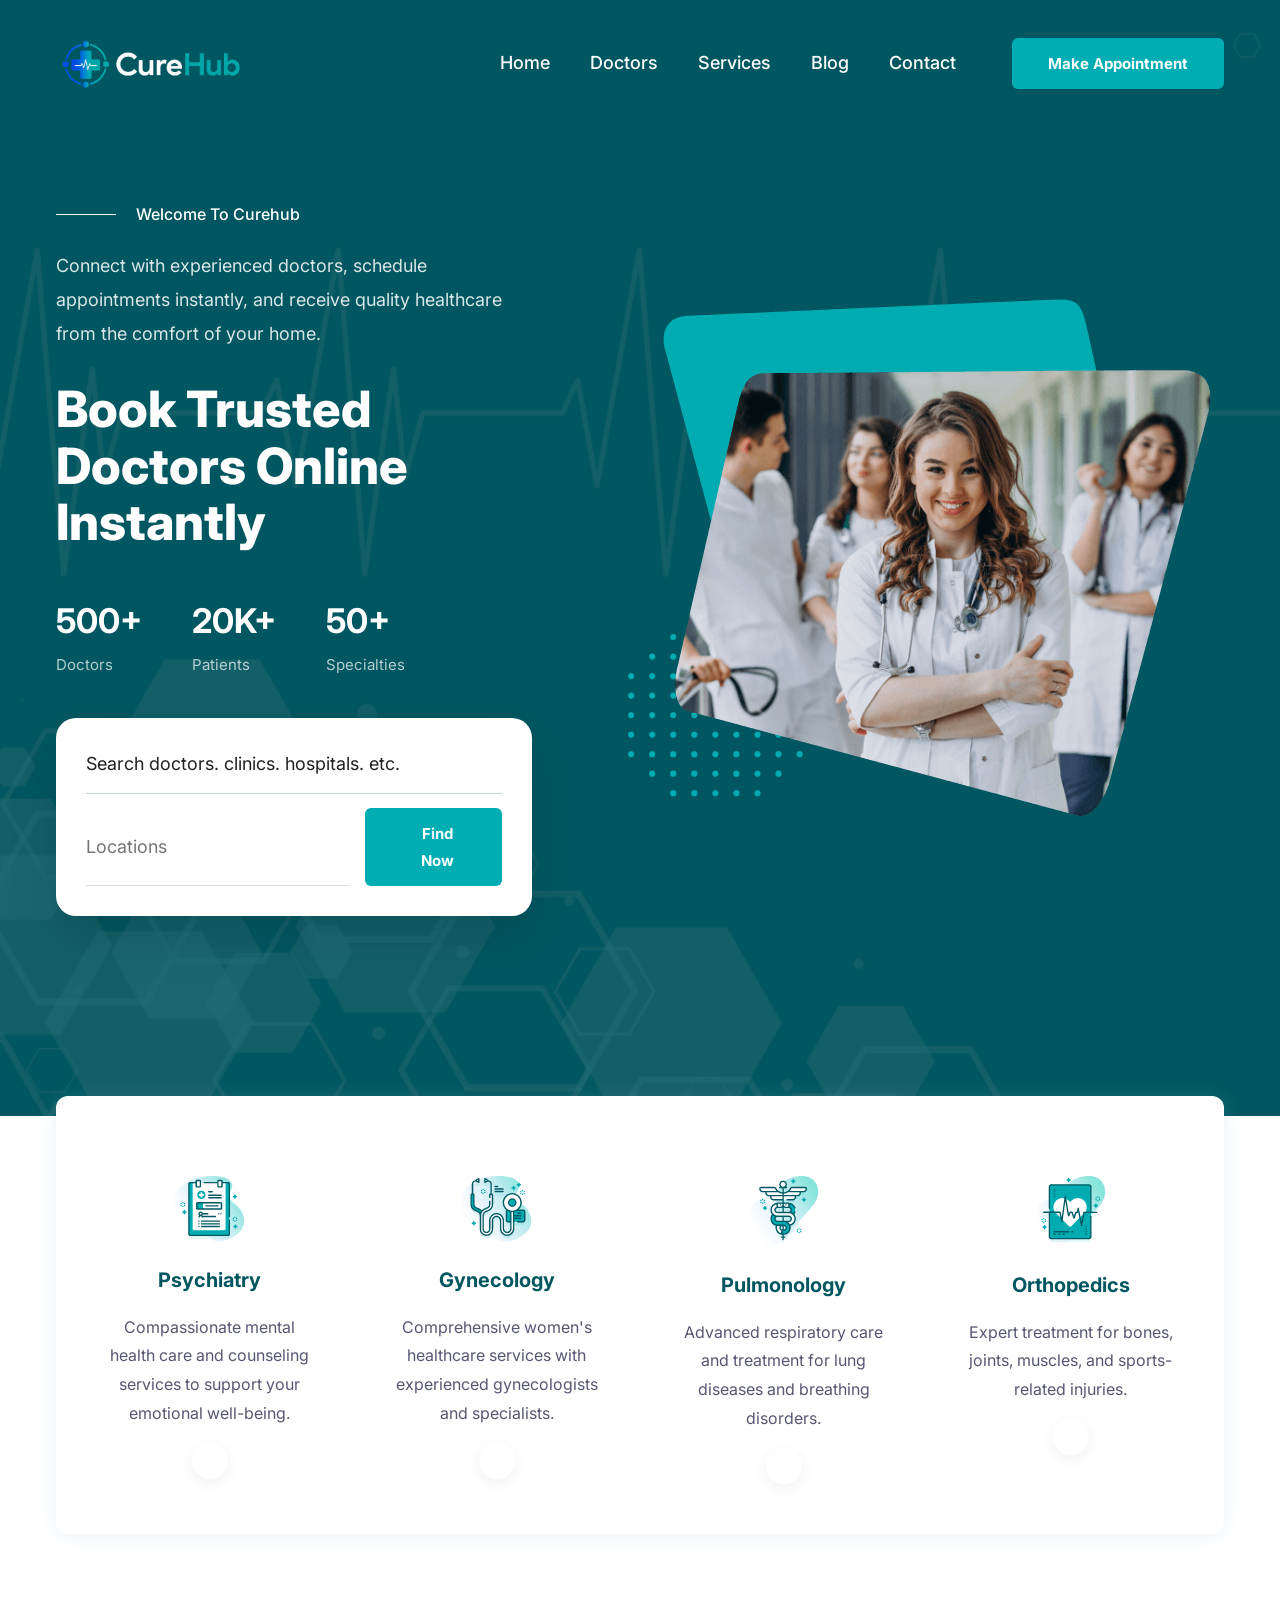
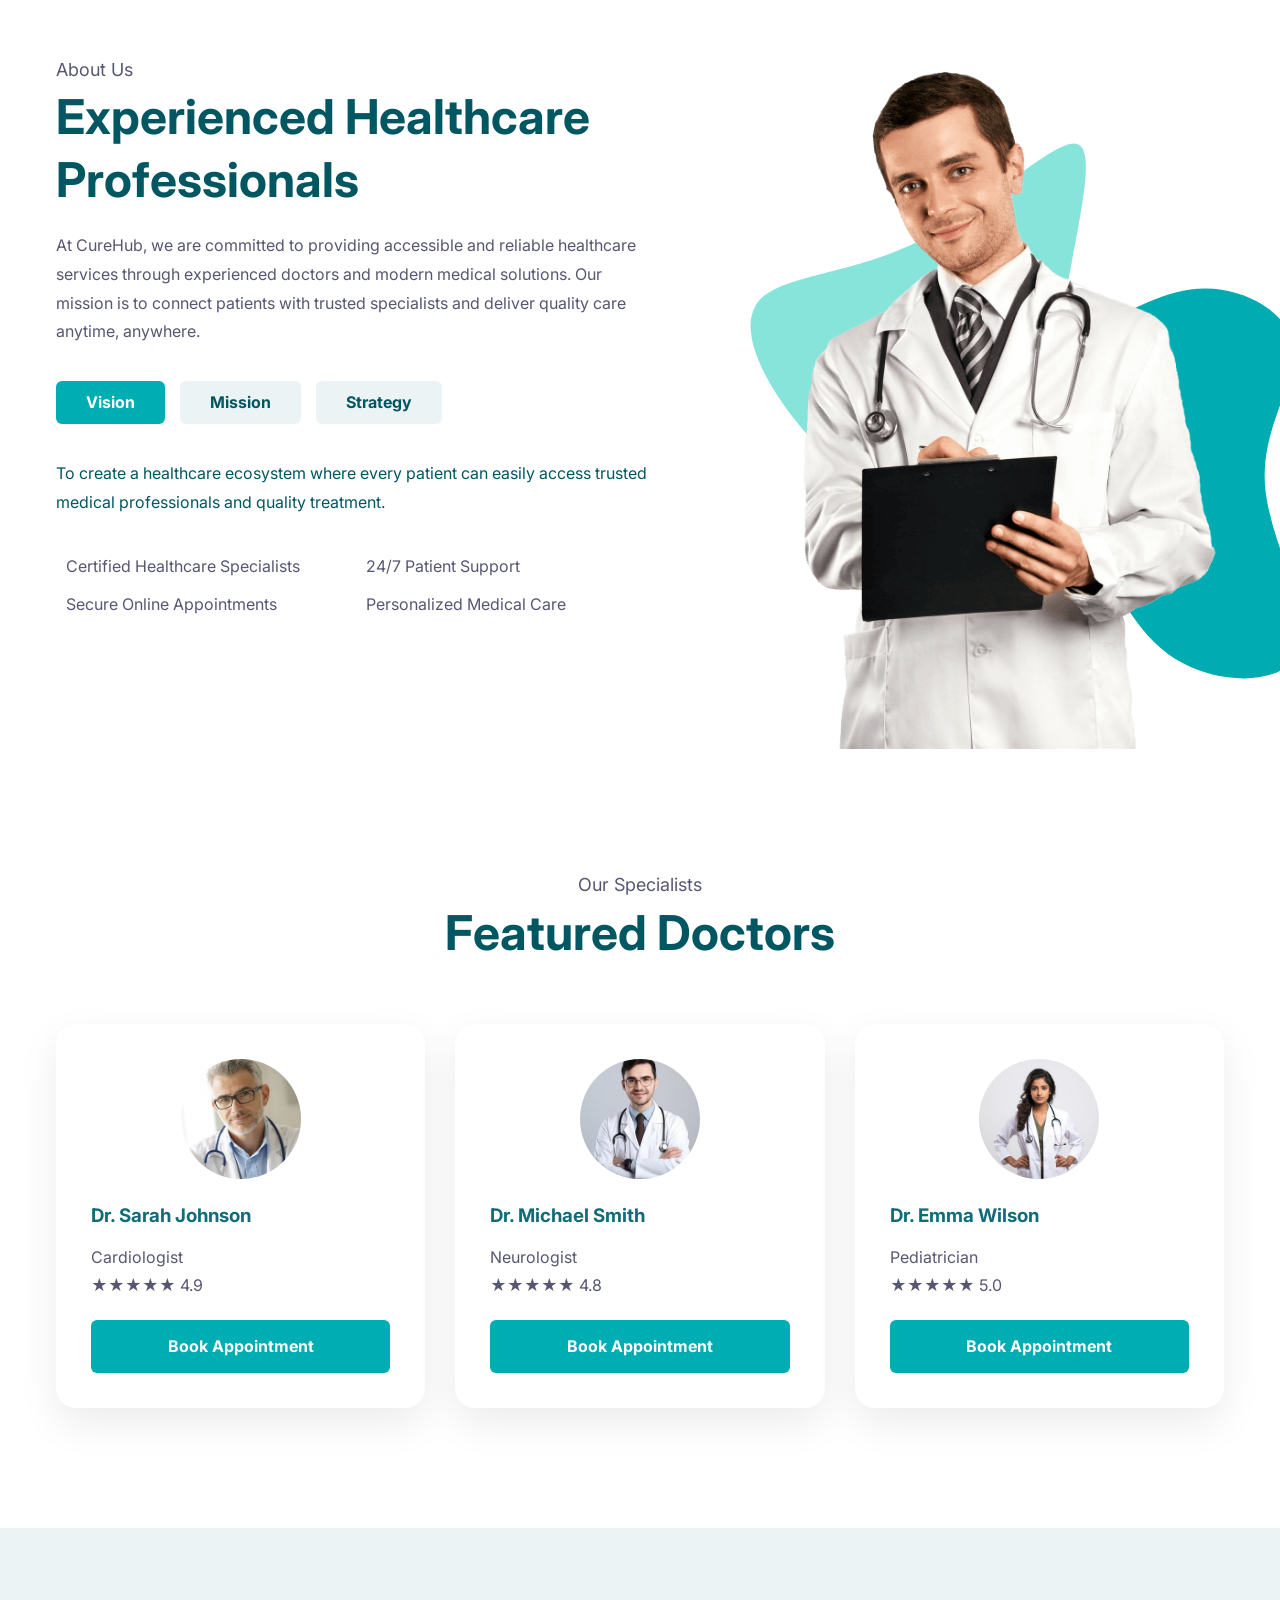
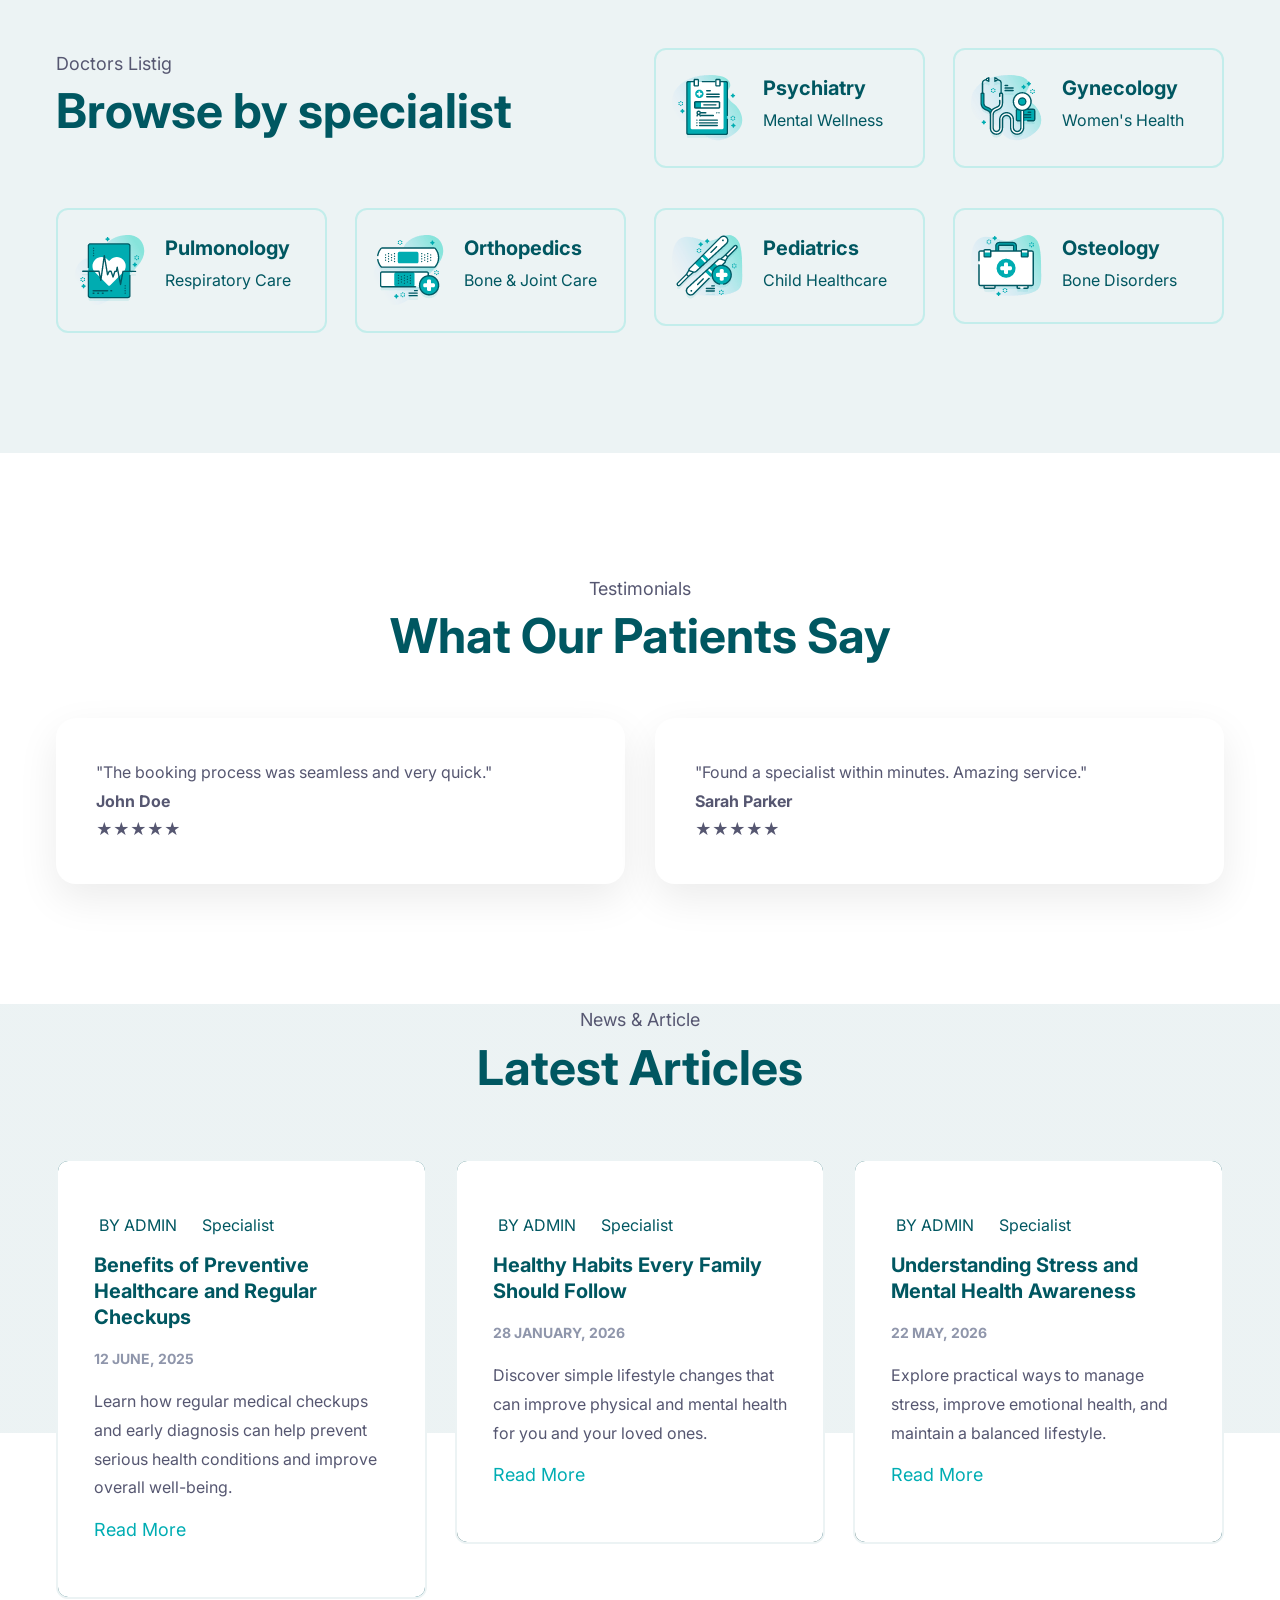
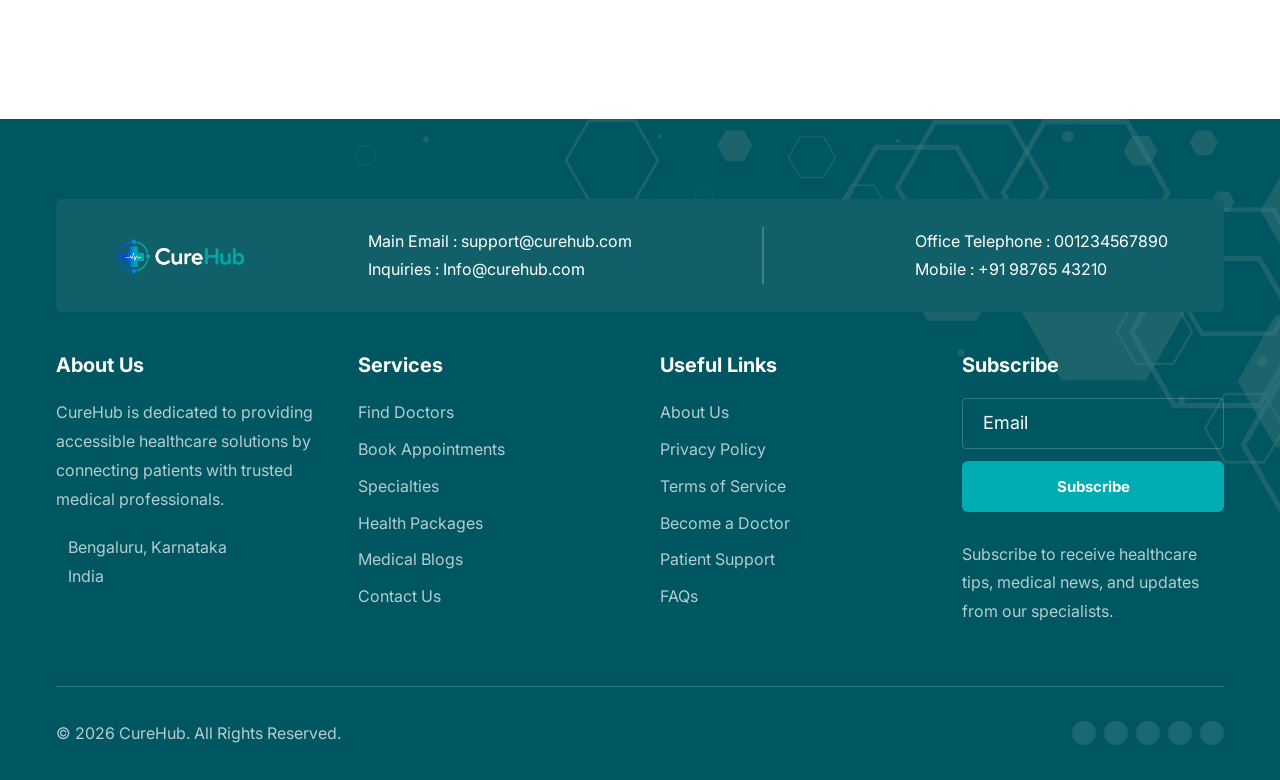
==== commit e6cf6b88: "Initial commit - Complete CureHub Hospital Website" ====
--- a/index.html
+++ b/index.html
@@ -81,23 +81,23 @@
         <ul class="navbar-list">
 
           <li class="navbar-item">
-            <a href="#" class="navbar-link title-md">Home</a>
+            <a href="index.html" class="navbar-link title-md">Home</a>
           </li>
 
           <li class="navbar-item">
-            <a href="#" class="navbar-link title-md">Doctors</a>
+            <a href="./assets/HTML/doctor.html" class="navbar-link title-md">Doctors</a>
           </li>
 
           <li class="navbar-item">
-            <a href="#" class="navbar-link title-md">Services</a>
+            <a href="./assets/HTML/services.html" class="navbar-link title-md">Services</a>
           </li>
 
           <li class="navbar-item">
-            <a href="#" class="navbar-link title-md">Blog</a>
+            <a href="./assets/HTML/blog.html" class="navbar-link title-md">Blog</a>
           </li>
 
           <li class="navbar-item">
-            <a href="#" class="navbar-link title-md">Contact</a>
+            <a href="./assets/HTML/contact.html" class="navbar-link title-md">Contact</a>
           </li>
 
         </ul>
@@ -142,7 +142,7 @@
         <ion-icon name="menu-outline"></ion-icon>
       </button>
 
-      <a href="#" class="btn has-before title-md">Make Appointment</a>
+      <a href="./assets/HTML/appointment.html" class="btn has-before title-md">Make Appointment</a>
 
       <div class="overlay" data-nav-toggler data-overlay></div>
 
@@ -232,39 +232,7 @@
       </section>
 
 
-<!-- statistics -->
-
-<!-- <section class="stats-section">
-
-<div class="container">
-
-<div class="stats-grid">
-
-<div>
-<h2>500+</h2>
-<p>Verified Doctors</p>
-</div>
-
-<div>
-<h2>20K+</h2>
-<p>Happy Patients</p>
-</div>
-
-<div>
-<h2>50+</h2>
-<p>Medical Specialties</p>
-</div>
-
-<div>
-<h2>15+</h2>
-<p>Cities Covered</p>
-</div>
-
-</div>
-
-</div>
-
-</section> -->
+
 
 
 
@@ -482,7 +450,7 @@
 
               <span>★★★★★ 4.9</span>
 
-              <a href="#" class="btn">Book Appointment</a>
+              <a href="./assets/html/appointment.html" class="btn">Book Appointment</a>
 
             </div>
 
@@ -496,7 +464,7 @@
 
               <span>★★★★★ 4.8</span>
 
-              <a href="#" class="btn">Book Appointment</a>
+              <a href="./assets/html/appointment.html" class="btn">Book Appointment</a>
 
             </div>
 
@@ -510,7 +478,7 @@
 
               <span>★★★★★ 5.0</span>
 
-              <a href="#" class="btn">Book Appointment</a>
+              <a href="./assets/html/appointment.html" class="btn">Book Appointment</a>
 
             </div>
 
@@ -823,7 +791,7 @@
         <div class="footer-brand" data-reveal="bottom">
 
           <a href="#" class="logo">
-            <img src="./assets/images/logo.svg" width="136" height="46" loading="lazy" alt="Curehub home">
+            <img src="./assets/images/logo.png" width="136" height="46" loading="lazy" alt="Curehub home">
           </a>
 
           <ul class="contact-list has-after">
@@ -836,11 +804,11 @@
 
               <div>
                 <p>
-                  Main Email : <a href="mailto:contact@website.com" class="contact-link">contact@&shy;website.com</a>
+                  Main Email : <a href="mailto:contact@website.com" class="contact-link">support@curehub.com</a>
                 </p>
 
                 <p>
-                  Inquiries : <a href="mailto:Info@mail.com" class="contact-link">Info@mail.com</a>
+                  Inquiries : <a href="mailto:Info@mail.com" class="contact-link">Info@curehub.com</a>
                 </p>
               </div>
 
@@ -854,11 +822,11 @@
 
               <div>
                 <p>
-                  Office Telephone : <a href="tel:0029129102320" class="contact-link">0029129102320</a>
+                  Office Telephone : <a href="tel:0029129102320" class="contact-link">001234567890</a>
                 </p>
 
                 <p>
-                  Mobile : <a href="tel:000232439493" class="contact-link">000 2324 39493</a>
+                  Mobile : <a href="tel:000232439493" class="contact-link">+91 98765 43210</a>
                 </p>
               </div>
 
@@ -894,27 +862,27 @@
           </li>
 
           <li>
-            <a href="#" class="text footer-link">Find Doctors</a>
-          </li>
-
-          <li>
-            <a href="#" class="text footer-link">Book Appointments</a>
-          </li>
-
-          <li>
-            <a href="#" class="text footer-link">Specialties</a>
-          </li>
-
-          <li>
-            <a href="#" class="text footer-link">Health Packages</a>
-          </li>
-
-          <li>
-            <a href="#" class="text footer-link">Medical Blogs</a>
-          </li>
-
-          <li>
-            <a href="#" class="text footer-link">Contact Us</a>
+            <a href="./assets/HTML/doctor.html" class="text footer-link">Find Doctors</a>
+          </li>
+
+          <li>
+            <a href="./assets/HTML/appointment.html" class="text footer-link">Book Appointments</a>
+          </li>
+
+          <li>
+            <a href="./assets/HTML/specialties.html" class="text footer-link">Specialties</a>
+          </li>
+
+          <li>
+            <a href="./assets/HTML/packages.html" class="text footer-link">Health Packages</a>
+          </li>
+
+          <li>
+            <a href="./assets/HTML/blog.html" class="text footer-link">Medical Blogs</a>
+          </li>
+
+          <li>
+            <a href="./assets/HTML/contact.html" class="text footer-link">Contact Us</a>
           </li>
 
         </ul>
@@ -926,27 +894,27 @@
           </li>
 
           <li>
-            <a href="#" class="text footer-link">About Us</a>
-          </li>
-
-          <li>
-            <a href="#" class="text footer-link">Privacy Policy</a>
-          </li>
-
-          <li>
-            <a href="#" class="text footer-link">Terms of Service</a>
-          </li>
-
-          <li>
-            <a href="#" class="text footer-link">Become a Doctor</a>
-          </li>
-
-          <li>
-            <a href="#" class="text footer-link">Patient Support</a>
-          </li>
-
-          <li>
-            <a href="#" class="text footer-link">FAQs</a>
+            <a href="./assets/HTML/about.html" class="text footer-link">About Us</a>
+          </li>
+
+          <li>
+            <a href="./assets/HTML/privacy.html" class="text footer-link">Privacy Policy</a>
+          </li>
+
+          <li>
+            <a href="./assets/HTML/terms.html" class="text footer-link">Terms of Service</a>
+          </li>
+
+          <li>
+            <a href="./assets/HTML/join-doctor.html" class="text footer-link">Become a Doctor</a>
+          </li>
+
+          <li>
+            <a href="./assets/HTML/support.html" class="text footer-link">Patient Support</a>
+          </li>
+
+          <li>
+            <a href="./assets/HTML/faq.html" class="text footer-link">FAQs</a>
           </li>
 
         </ul>
--- a/assets/css/style.css
+++ b/assets/css/style.css
@@ -1,18 +1,3 @@
-/*-----------------------------------*\
-  #main.css
-\*-----------------------------------*/
-
-/**
- * copyright 2022 codewithsadee
- */
-
-
-
-
-
-/*-----------------------------------*\
-  #CUSTOM PROPERTY
-\*-----------------------------------*/
 
 :root {
 
@@ -1305,6 +1290,80 @@
     max-width: 940px;
   }
 
+  /* ==========================
+   Mobile Responsive Fixes
+========================== */
+
+@media (max-width: 768px) {
+
+  .hero {
+    --section-padding: 140px;
+  }
+
+  .hero-title {
+    font-size: 3.2rem;
+    line-height: 1.2;
+    max-width: 100%;
+  }
+
+  .hero-subtitle {
+    padding-inline-start: 40px;
+    font-size: 1.4rem;
+  }
+
+  .hero-subtitle::before {
+    width: 30px;
+  }
+
+  .hero-tagline {
+    font-size: 1.5rem;
+    line-height: 1.7;
+  }
+
+  .hero-stats {
+    flex-direction: column;
+    gap: 20px;
+  }
+
+  .hero-stats h3 {
+    font-size: 2.6rem;
+  }
+
+  .hero-card {
+    padding: 20px;
+  }
+
+  .doctor-grid {
+    grid-template-columns: 1fr;
+  }
+
+  .testimonial-grid {
+    grid-template-columns: 1fr;
+  }
+
+  .listing-card {
+    flex-direction: column;
+    text-align: center;
+  }
+
+  .service-list {
+    grid-template-columns: 1fr;
+  }
+
+  .blog-card {
+    padding: 30px 20px;
+  }
+
+  .footer-top {
+    grid-template-columns: 1fr;
+  }
+
+  img {
+    max-width: 100%;
+    height: auto;
+  }
+}
+
 
 
   /**
@@ -1502,4 +1561,8 @@
 
 }
 
-
+.linklink{
+  color: inherit;
+  text-decoration: none;
+}
+
